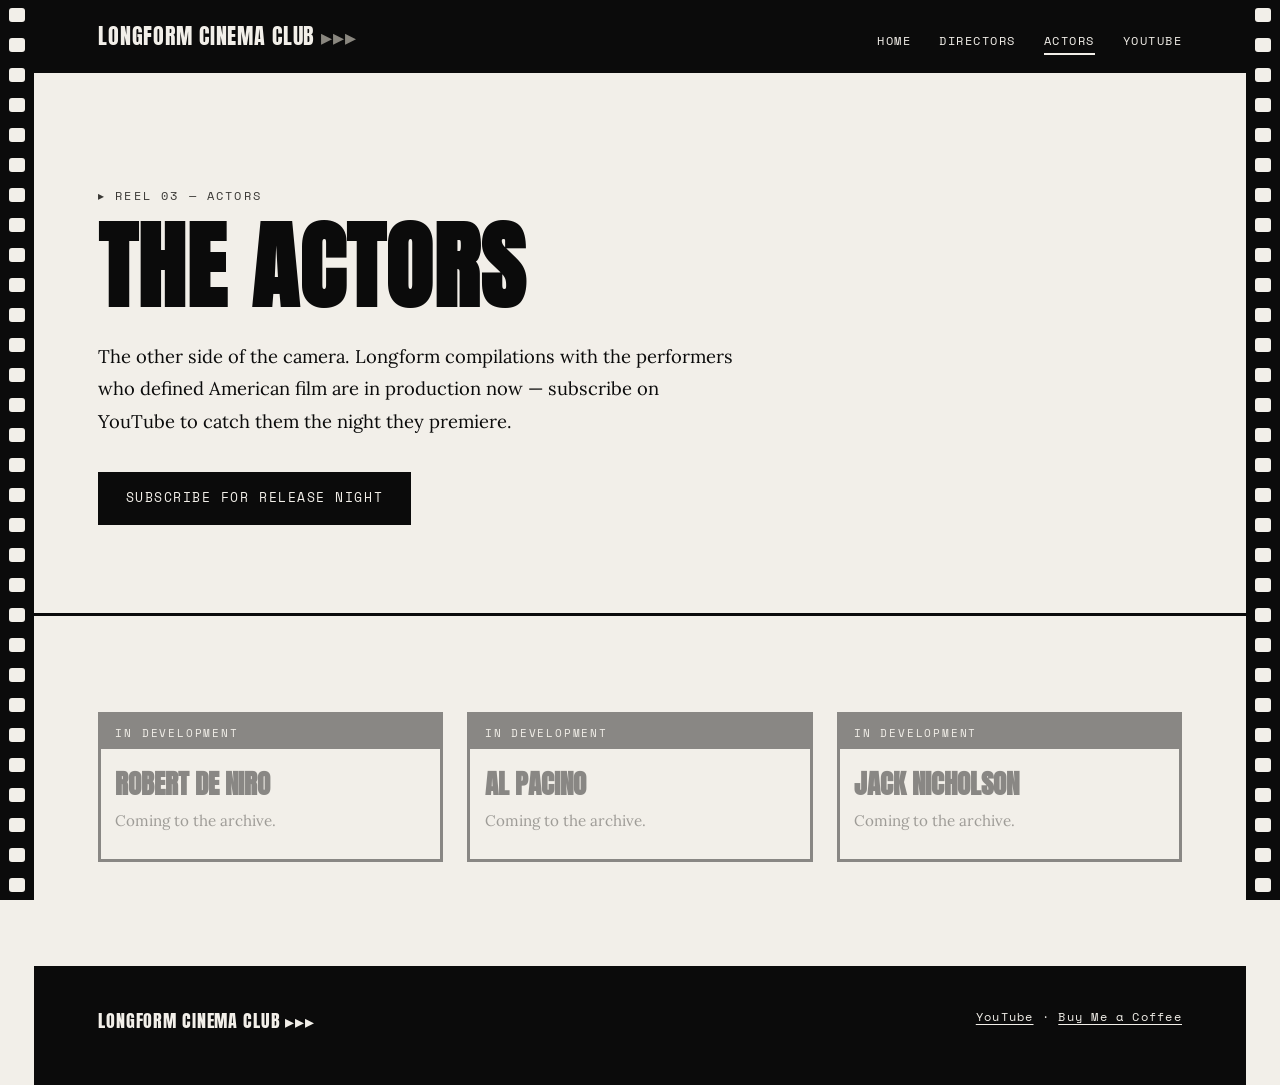
==== actors/index.html @ 90c487da "Initial site commit Co-Authored-By: Claude Sonnet 5 <noreply@anthropic.com>" ====
<!DOCTYPE html>
<html lang="en">
<head>
  <meta charset="UTF-8">
  <meta name="viewport" content="width=device-width, initial-scale=1.0">
  <title>Actor Interviews — Longform Cinema Club</title>
  <meta name="description" content="Longform compilations of interviews with the greatest actors in cinema history — Robert De Niro, Al Pacino, Jack Nicholson and more. Coming soon to Longform Cinema Club.">
  <link rel="stylesheet" href="../css/style.css">
</head>
<body>
  <div class="rail rail-left" aria-hidden="true"></div>
  <div class="rail rail-right" aria-hidden="true"></div>

  <header>
    <a class="wordmark" href="../index.html">Longform Cinema Club <span>▸▸▸</span></a>
    <nav aria-label="Main">
      <a href="../index.html">Home</a>
      <a href="../directors/index.html">Directors</a>
      <a href="index.html" aria-current="page">Actors</a>
      <a href="https://www.youtube.com/@longformcinemaclub">YouTube</a>
    </nav>
  </header>

  <main>
    <section class="hero">
      <span class="slate">Reel 03 — Actors</span>
      <h1>The Actors</h1>
      <p class="lede">The other side of the camera. Longform compilations with the performers who defined American film are in production now — subscribe on YouTube to catch them the night they premiere.</p>
      <div class="actions">
        <a class="btn solid" href="https://www.youtube.com/@longformcinemaclub">Subscribe for Release Night</a>
      </div>
    </section>

    <section class="section">
      <div class="frame-grid">
        <div class="frame soon">
          <div class="frame-top">In Development</div>
          <div class="frame-body">
            <h3>Robert De Niro</h3>
            <p>Coming to the archive.</p>
          </div>
        </div>
        <div class="frame soon">
          <div class="frame-top">In Development</div>
          <div class="frame-body">
            <h3>Al Pacino</h3>
            <p>Coming to the archive.</p>
          </div>
        </div>
        <div class="frame soon">
          <div class="frame-top">In Development</div>
          <div class="frame-body">
            <h3>Jack Nicholson</h3>
            <p>Coming to the archive.</p>
          </div>
        </div>
      </div>
    </section>
  </main>

  <footer>
    <div class="foot-grid">
      <p class="tagline">Longform Cinema Club ▸▸▸</p>
      <p>
        <a href="https://www.youtube.com/@longformcinemaclub">YouTube</a> ·
        <a href="https://buymeacoffee.com/reallysleepyknowledge">Buy Me a Coffee</a>
      </p>
    </div>
  </footer>
</body>
</html>
---- css/style.css ----
/* ============================================
   LONGFORM CINEMA CLUB — style.css
   Black & white. Film strip rails on both edges.
   ============================================ */

@import url('https://fonts.googleapis.com/css2?family=Anton&family=Lora:ital,wght@0,400;0,500;1,400&family=Space+Mono:wght@400;700&display=swap');

:root {
  --black: #0b0b0b;
  --white: #f2efe9;
  --gray: #8a877f;
  --gray-dark: #3a3835;
  --rail-w: 34px;
  --display: 'Anton', sans-serif;
  --body: 'Lora', serif;
  --mono: 'Space Mono', monospace;
}

* { margin: 0; padding: 0; box-sizing: border-box; }

html { scroll-behavior: smooth; }
@media (prefers-reduced-motion: reduce) {
  html { scroll-behavior: auto; }
  * { animation: none !important; transition: none !important; }
}

body {
  background: var(--white);
  color: var(--black);
  font-family: var(--body);
  font-size: 1.05rem;
  line-height: 1.75;
  padding-left: var(--rail-w);
  padding-right: var(--rail-w);
}

/* ---------- Film strip rails ---------- */
.rail {
  position: fixed;
  top: 0; bottom: 0;
  width: var(--rail-w);
  background-color: var(--black);
  background-image: url("data:image/svg+xml,%3Csvg xmlns='http://www.w3.org/2000/svg' width='34' height='30' viewBox='0 0 34 30'%3E%3Crect x='9' y='8' width='16' height='14' rx='3' fill='%23f2efe9'/%3E%3C/svg%3E");
  background-repeat: repeat-y;
  background-position: center top;
  z-index: 100;
}
.rail-left { left: 0; }
.rail-right { right: 0; }

/* ---------- Header ---------- */
header {
  background: var(--black);
  color: var(--white);
  padding: 1.1rem 5vw;
  display: flex;
  align-items: baseline;
  justify-content: space-between;
  flex-wrap: wrap;
  gap: .75rem 2rem;
}
.wordmark {
  font-family: var(--display);
  font-size: 1.35rem;
  letter-spacing: .04em;
  text-transform: uppercase;
  color: var(--white);
  text-decoration: none;
}
.wordmark span { color: var(--gray); }
nav { display: flex; gap: 1.75rem; }
nav a {
  font-family: var(--mono);
  font-size: .78rem;
  letter-spacing: .12em;
  text-transform: uppercase;
  color: var(--white);
  text-decoration: none;
  border-bottom: 2px solid transparent;
  padding-bottom: 2px;
}
nav a:hover, nav a:focus-visible, nav a[aria-current="page"] { border-bottom-color: var(--white); }
a:focus-visible { outline: 2px solid var(--black); outline-offset: 3px; }
header a:focus-visible { outline-color: var(--white); }

/* ---------- Slate label (mono eyebrow) ---------- */
.slate {
  font-family: var(--mono);
  font-size: .75rem;
  letter-spacing: .18em;
  text-transform: uppercase;
  color: var(--gray-dark);
  display: block;
  margin-bottom: .9rem;
}
.slate::before { content: "▸ "; }

/* ---------- Hero ---------- */
.hero {
  padding: clamp(3.5rem, 9vw, 7rem) 5vw clamp(3rem, 7vw, 5.5rem);
  border-bottom: 3px solid var(--black);
}
.hero h1 {
  font-family: var(--display);
  font-size: clamp(2.6rem, 8vw, 6rem);
  line-height: .98;
  text-transform: uppercase;
  letter-spacing: .01em;
  max-width: 14ch;
}
.hero p.lede {
  margin-top: 1.6rem;
  max-width: 58ch;
  font-size: 1.15rem;
}
.hero .actions { margin-top: 2.2rem; display: flex; gap: 1rem; flex-wrap: wrap; }

/* ---------- Buttons ---------- */
.btn {
  font-family: var(--mono);
  font-size: .8rem;
  letter-spacing: .12em;
  text-transform: uppercase;
  text-decoration: none;
  padding: .85rem 1.6rem;
  border: 2px solid var(--black);
  color: var(--black);
  background: transparent;
  display: inline-block;
  transition: background .15s, color .15s;
}
.btn:hover, .btn:focus-visible { background: var(--black); color: var(--white); }
.btn.solid { background: var(--black); color: var(--white); }
.btn.solid:hover, .btn.solid:focus-visible { background: transparent; color: var(--black); }

/* ---------- Frame cards (category + roster) ---------- */
.section { padding: clamp(2.5rem, 6vw, 4.5rem) 5vw; }
.section + .section { border-top: 1px solid var(--gray); }

.frame-grid {
  display: grid;
  grid-template-columns: repeat(auto-fill, minmax(260px, 1fr));
  gap: 1.5rem;
  margin-top: 1.5rem;
}
.frame {
  border: 3px solid var(--black);
  background: var(--white);
  text-decoration: none;
  color: var(--black);
  display: flex;
  flex-direction: column;
  transition: transform .15s;
}
.frame:hover, .frame:focus-visible { transform: translateY(-4px); }
.frame .frame-top {
  background: var(--black);
  color: var(--white);
  font-family: var(--mono);
  font-size: .7rem;
  letter-spacing: .16em;
  text-transform: uppercase;
  padding: .45rem .9rem;
}
.frame .frame-body { padding: 1.3rem .9rem 1.5rem; }
.frame h3 {
  font-family: var(--display);
  font-size: 1.7rem;
  text-transform: uppercase;
  line-height: 1.05;
}
.frame p { margin-top: .6rem; font-size: .95rem; color: var(--gray-dark); }
.frame.soon { opacity: .45; pointer-events: none; }

/* ---------- Director page ---------- */
.video-wrap {
  background: var(--black);
  padding: clamp(1.5rem, 4vw, 3rem) 5vw;
}
.video-frame {
  position: relative;
  aspect-ratio: 16 / 9;
  max-width: 1100px;
  margin: 0 auto;
  border: 3px solid var(--white);
}
.video-frame iframe {
  position: absolute; inset: 0;
  width: 100%; height: 100%;
  border: 0;
}
.video-meta {
  max-width: 1100px;
  margin: 1.2rem auto 0;
  color: var(--white);
  display: flex;
  justify-content: space-between;
  flex-wrap: wrap;
  gap: .5rem 2rem;
  font-family: var(--mono);
  font-size: .78rem;
  letter-spacing: .12em;
  text-transform: uppercase;
}

.article {
  max-width: 74ch;
  margin: 0 auto;
  padding: clamp(2.5rem, 6vw, 4.5rem) 5vw;
}
.article h1, .article h2 {
  font-family: var(--display);
  text-transform: uppercase;
  line-height: 1.05;
}
.article h1 { font-size: clamp(2rem, 5vw, 3.2rem); margin-bottom: 1.2rem; }
.article h2 { font-size: clamp(1.4rem, 3.5vw, 2rem); margin: 2.8rem 0 1rem; }
.article p { margin-bottom: 1.2rem; }
.article a { color: var(--black); }
.article .divider {
  border: 0;
  border-top: 3px solid var(--black);
  width: 80px;
  margin: 2.5rem 0;
}

/* ---------- Footer ---------- */
footer {
  background: var(--black);
  color: var(--white);
  padding: 2.5rem 5vw 3rem;
  margin-top: 2rem;
}
footer .foot-grid {
  display: flex;
  justify-content: space-between;
  flex-wrap: wrap;
  gap: 1.5rem 3rem;
}
footer p, footer a {
  font-family: var(--mono);
  font-size: .78rem;
  letter-spacing: .1em;
  color: var(--white);
}
footer a { text-decoration: underline; text-underline-offset: 3px; }
footer .tagline {
  font-family: var(--display);
  font-size: 1.1rem;
  letter-spacing: .05em;
  text-transform: uppercase;
}

/* ---------- Mobile ---------- */
@media (max-width: 640px) {
  :root { --rail-w: 20px; }
  .rail { background-size: 20px 18px;
    background-image: url("data:image/svg+xml,%3Csvg xmlns='http://www.w3.org/2000/svg' width='20' height='18' viewBox='0 0 20 18'%3E%3Crect x='5' y='5' width='10' height='8' rx='2' fill='%23f2efe9'/%3E%3C/svg%3E");
  }
  nav { gap: 1rem; }
}
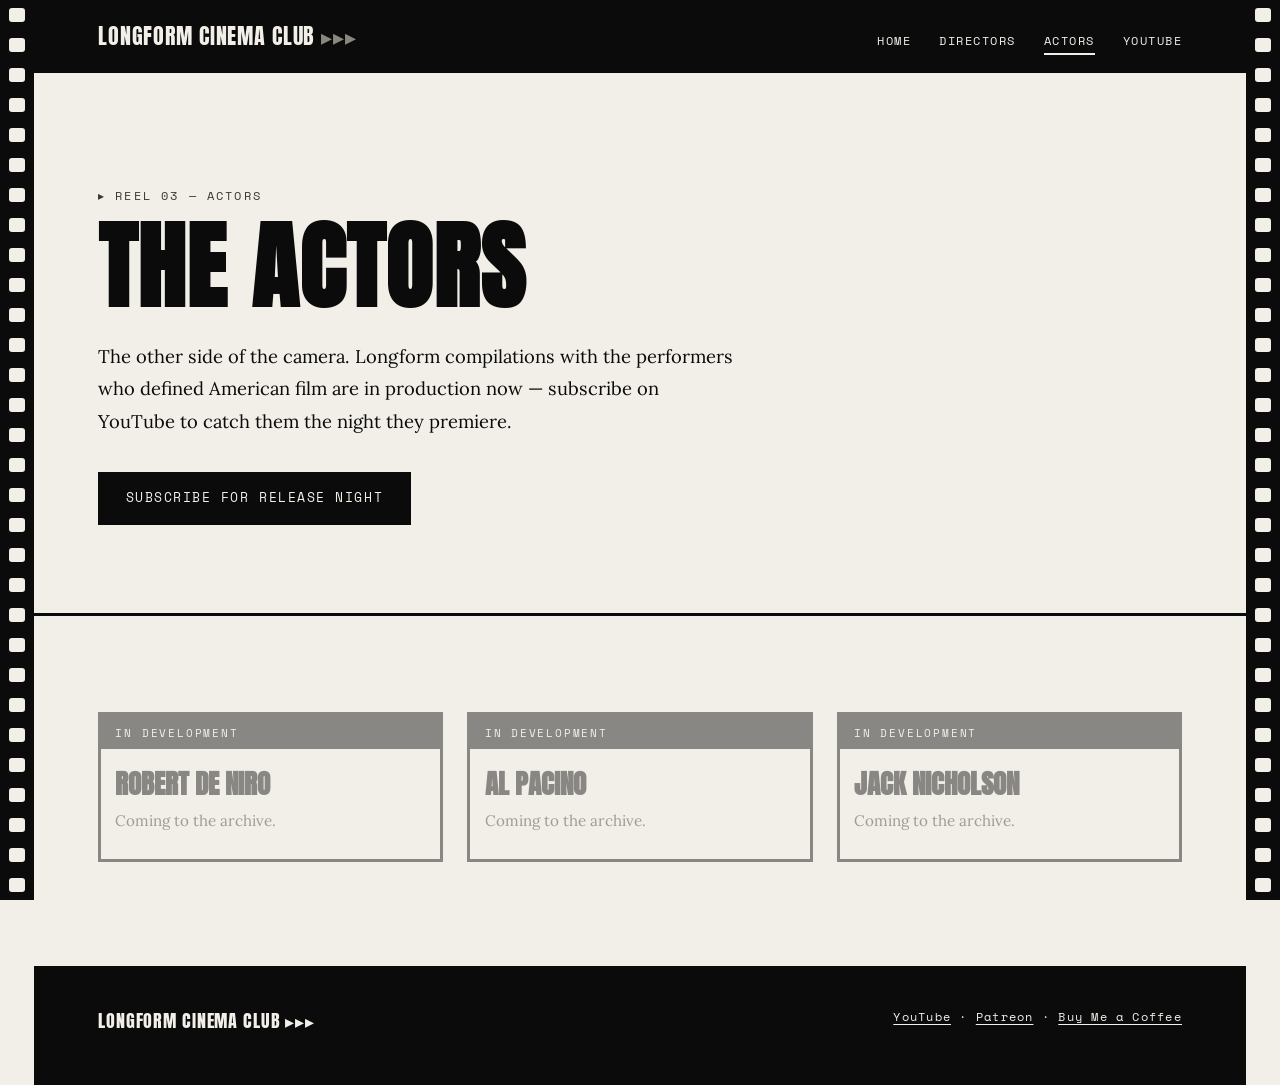
==== commit 2fd841e7: "Wire in real videos, rewrite copy away from sleep-first framing, add support links - Embed real YouT" ====
--- a/actors/index.html
+++ b/actors/index.html
@@ -63,6 +63,7 @@
       <p class="tagline">Longform Cinema Club ▸▸▸</p>
       <p>
         <a href="https://www.youtube.com/@longformcinemaclub">YouTube</a> ·
+        <a href="https://www.patreon.com/c/LongformCinemaClub">Patreon</a> ·
         <a href="https://buymeacoffee.com/reallysleepyknowledge">Buy Me a Coffee</a>
       </p>
     </div>
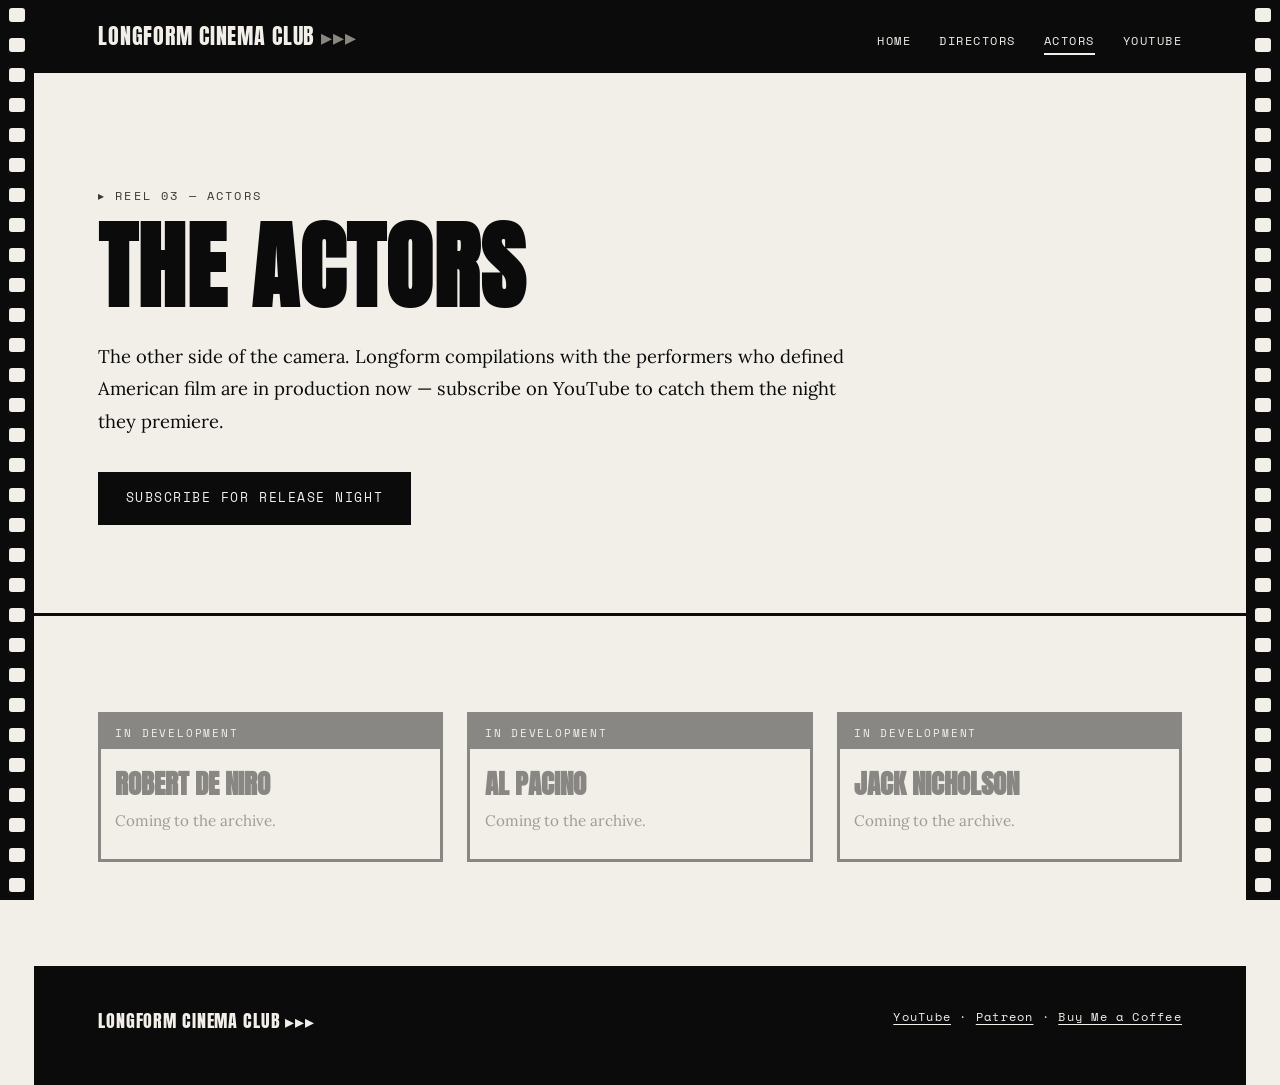
==== commit 9df19603: "Widen desktop layout, add film reel favicon - Increase video-frame, article, and hero lede max-width" ====
--- a/actors/index.html
+++ b/actors/index.html
@@ -5,6 +5,7 @@
   <meta name="viewport" content="width=device-width, initial-scale=1.0">
   <title>Actor Interviews — Longform Cinema Club</title>
   <meta name="description" content="Longform compilations of interviews with the greatest actors in cinema history — Robert De Niro, Al Pacino, Jack Nicholson and more. Coming soon to Longform Cinema Club.">
+  <link rel="icon" type="image/svg+xml" href="/favicon.svg">
   <link rel="stylesheet" href="../css/style.css">
 </head>
 <body>
--- a/css/style.css
+++ b/css/style.css
@@ -110,7 +110,7 @@
 }
 .hero p.lede {
   margin-top: 1.6rem;
-  max-width: 58ch;
+  max-width: 68ch;
   font-size: 1.15rem;
 }
 .hero .actions { margin-top: 2.2rem; display: flex; gap: 1rem; flex-wrap: wrap; }
@@ -180,7 +180,7 @@
 .video-frame {
   position: relative;
   aspect-ratio: 16 / 9;
-  max-width: 1100px;
+  max-width: 1600px;
   margin: 0 auto;
   border: 3px solid var(--white);
 }
@@ -190,7 +190,7 @@
   border: 0;
 }
 .video-meta {
-  max-width: 1100px;
+  max-width: 1600px;
   margin: 1.2rem auto 0;
   color: var(--white);
   display: flex;
@@ -204,7 +204,7 @@
 }
 
 .article {
-  max-width: 74ch;
+  max-width: 82ch;
   margin: 0 auto;
   padding: clamp(2.5rem, 6vw, 4.5rem) 5vw;
 }
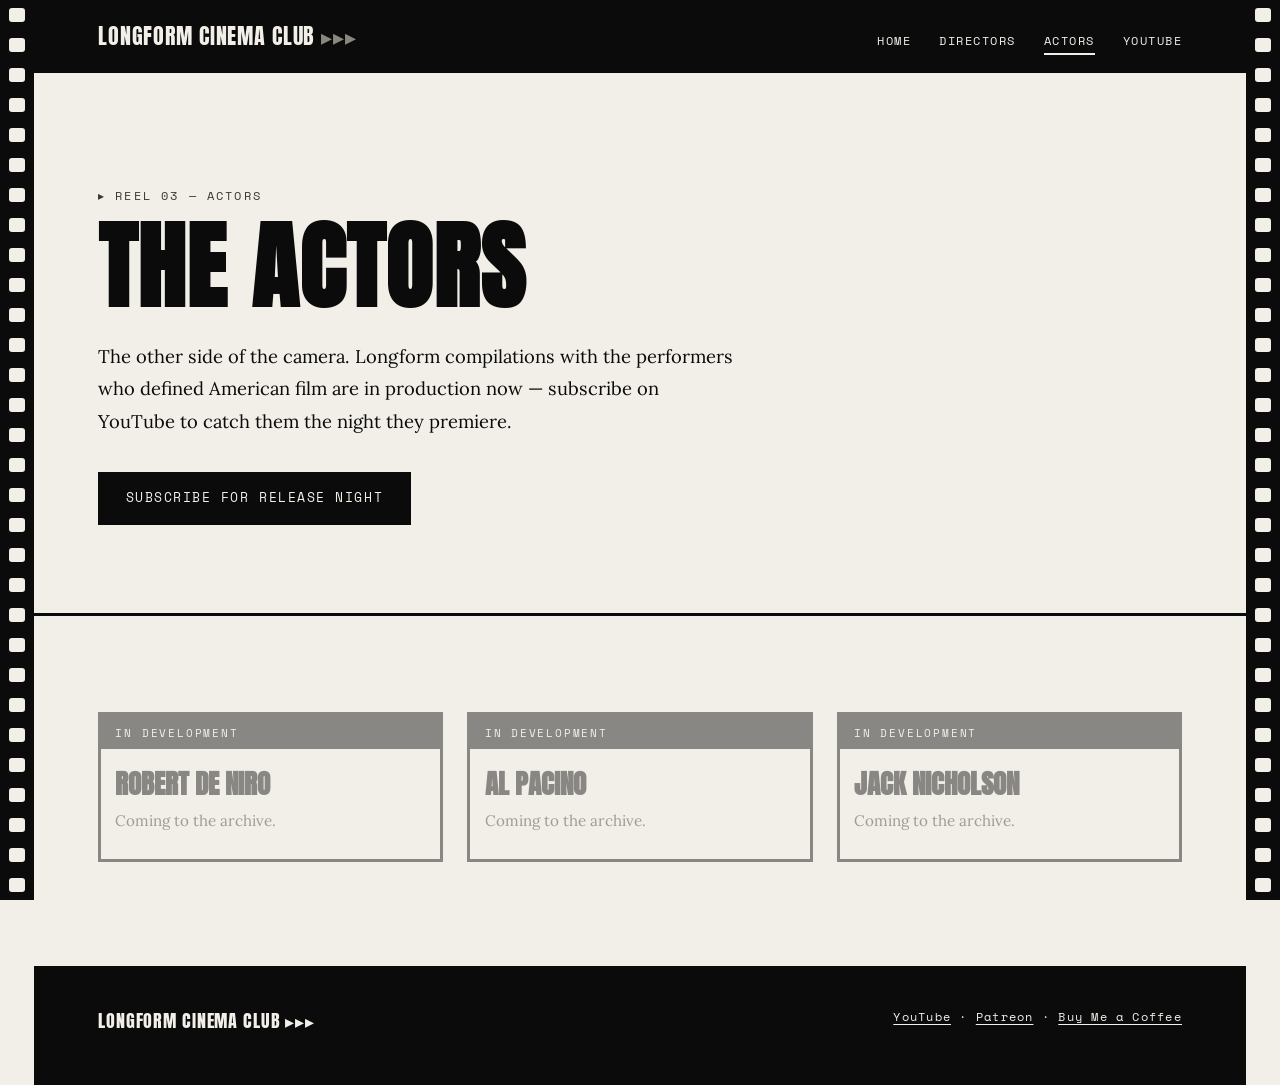
==== commit 4633ca2e: "Revert "Widen desktop layout, add film reel favicon" This reverts commit 9df19603c20fb4066a62247f032" ====
--- a/actors/index.html
+++ b/actors/index.html
@@ -5,7 +5,6 @@
   <meta name="viewport" content="width=device-width, initial-scale=1.0">
   <title>Actor Interviews — Longform Cinema Club</title>
   <meta name="description" content="Longform compilations of interviews with the greatest actors in cinema history — Robert De Niro, Al Pacino, Jack Nicholson and more. Coming soon to Longform Cinema Club.">
-  <link rel="icon" type="image/svg+xml" href="/favicon.svg">
   <link rel="stylesheet" href="../css/style.css">
 </head>
 <body>
--- a/css/style.css
+++ b/css/style.css
@@ -110,7 +110,7 @@
 }
 .hero p.lede {
   margin-top: 1.6rem;
-  max-width: 68ch;
+  max-width: 58ch;
   font-size: 1.15rem;
 }
 .hero .actions { margin-top: 2.2rem; display: flex; gap: 1rem; flex-wrap: wrap; }
@@ -180,7 +180,7 @@
 .video-frame {
   position: relative;
   aspect-ratio: 16 / 9;
-  max-width: 1600px;
+  max-width: 1100px;
   margin: 0 auto;
   border: 3px solid var(--white);
 }
@@ -190,7 +190,7 @@
   border: 0;
 }
 .video-meta {
-  max-width: 1600px;
+  max-width: 1100px;
   margin: 1.2rem auto 0;
   color: var(--white);
   display: flex;
@@ -204,7 +204,7 @@
 }
 
 .article {
-  max-width: 82ch;
+  max-width: 74ch;
   margin: 0 auto;
   padding: clamp(2.5rem, 6vw, 4.5rem) 5vw;
 }
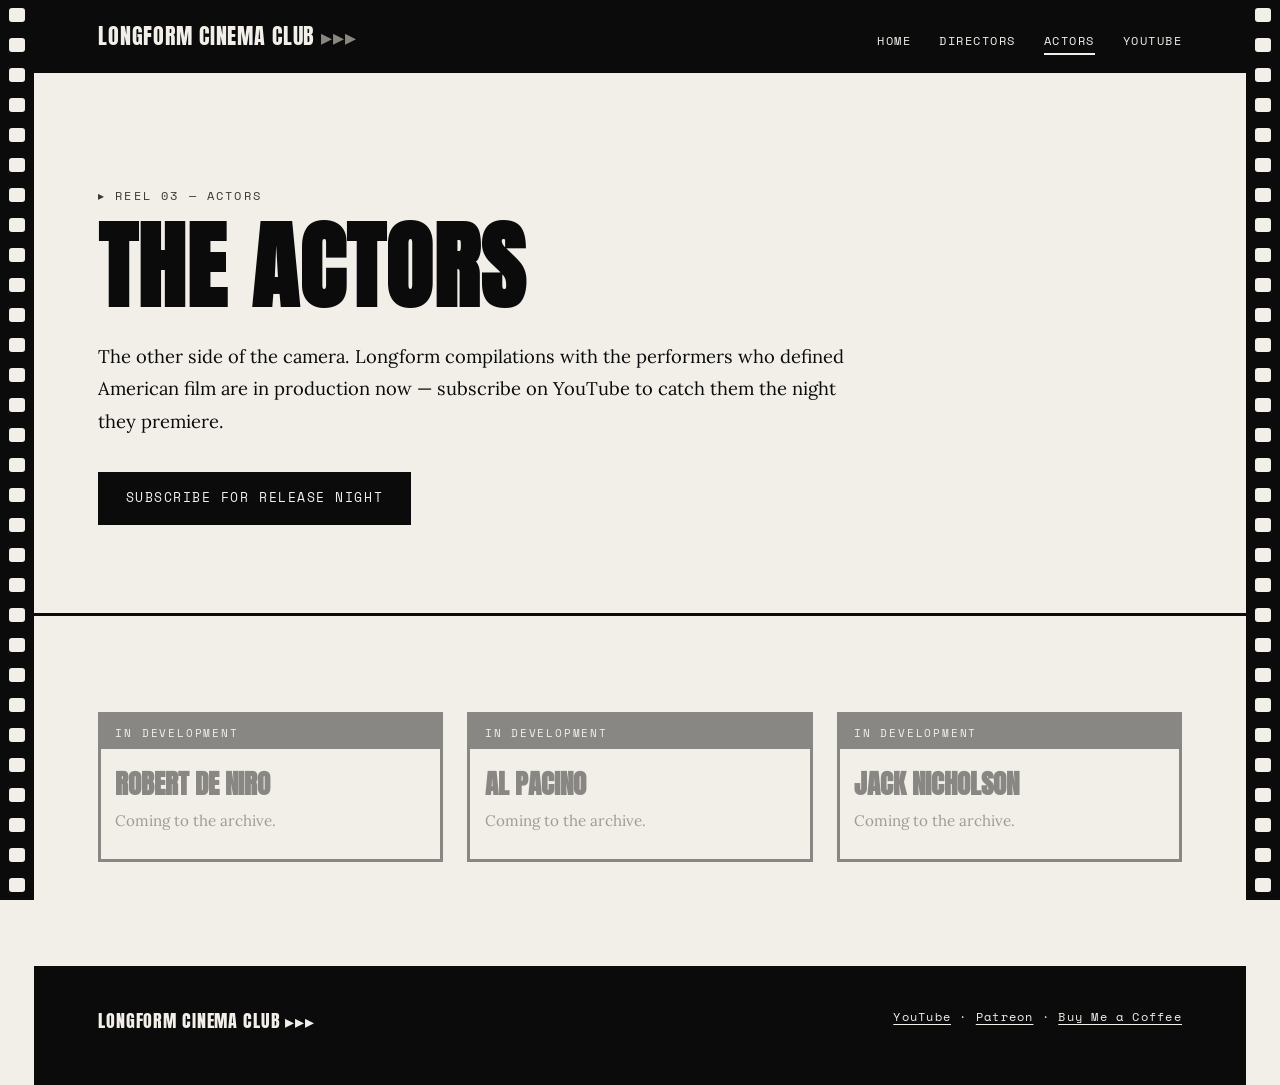
==== commit 77f0ccf8: "Reapply "Widen desktop layout, add film reel favicon" This reverts commit 4633ca2e62e5b5a4d5b93bcf7e" ====
--- a/actors/index.html
+++ b/actors/index.html
@@ -5,6 +5,7 @@
   <meta name="viewport" content="width=device-width, initial-scale=1.0">
   <title>Actor Interviews — Longform Cinema Club</title>
   <meta name="description" content="Longform compilations of interviews with the greatest actors in cinema history — Robert De Niro, Al Pacino, Jack Nicholson and more. Coming soon to Longform Cinema Club.">
+  <link rel="icon" type="image/svg+xml" href="/favicon.svg">
   <link rel="stylesheet" href="../css/style.css">
 </head>
 <body>
--- a/css/style.css
+++ b/css/style.css
@@ -110,7 +110,7 @@
 }
 .hero p.lede {
   margin-top: 1.6rem;
-  max-width: 58ch;
+  max-width: 68ch;
   font-size: 1.15rem;
 }
 .hero .actions { margin-top: 2.2rem; display: flex; gap: 1rem; flex-wrap: wrap; }
@@ -180,7 +180,7 @@
 .video-frame {
   position: relative;
   aspect-ratio: 16 / 9;
-  max-width: 1100px;
+  max-width: 1600px;
   margin: 0 auto;
   border: 3px solid var(--white);
 }
@@ -190,7 +190,7 @@
   border: 0;
 }
 .video-meta {
-  max-width: 1100px;
+  max-width: 1600px;
   margin: 1.2rem auto 0;
   color: var(--white);
   display: flex;
@@ -204,7 +204,7 @@
 }
 
 .article {
-  max-width: 74ch;
+  max-width: 82ch;
   margin: 0 auto;
   padding: clamp(2.5rem, 6vw, 4.5rem) 5vw;
 }
